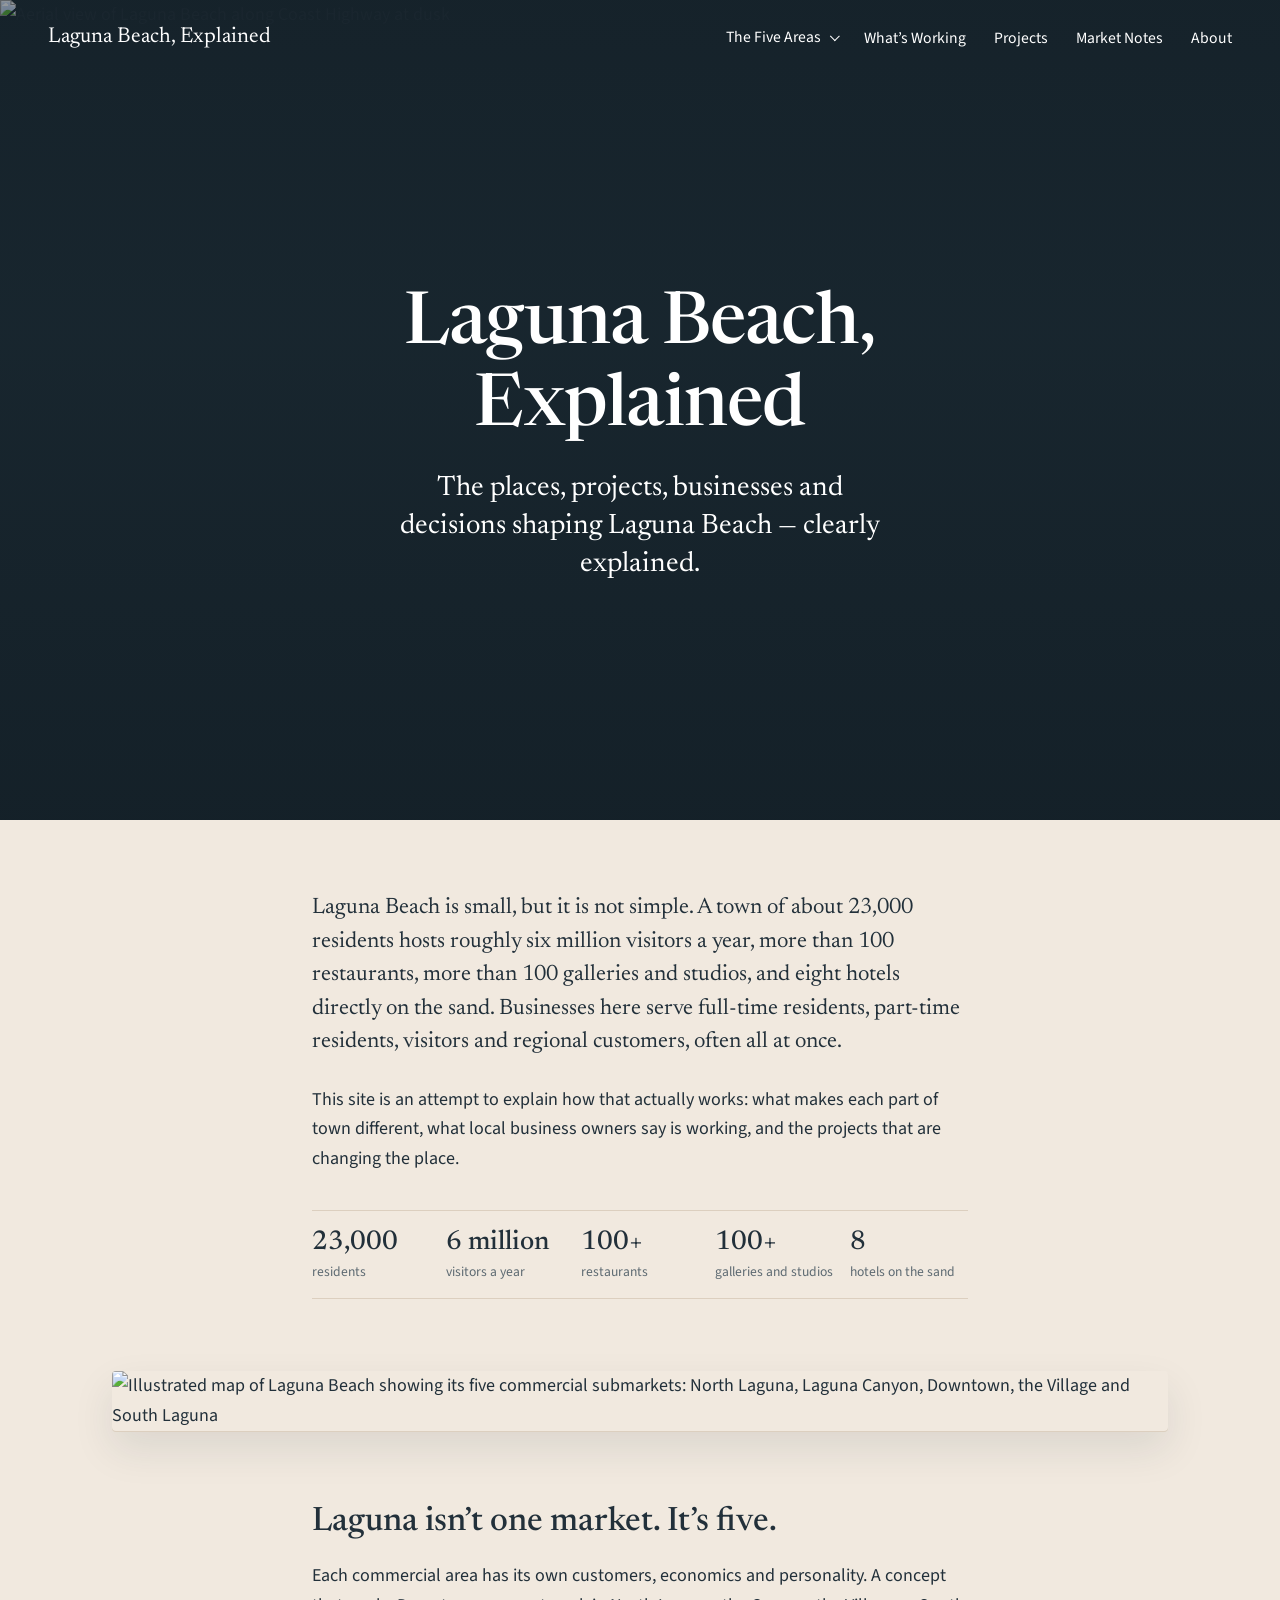
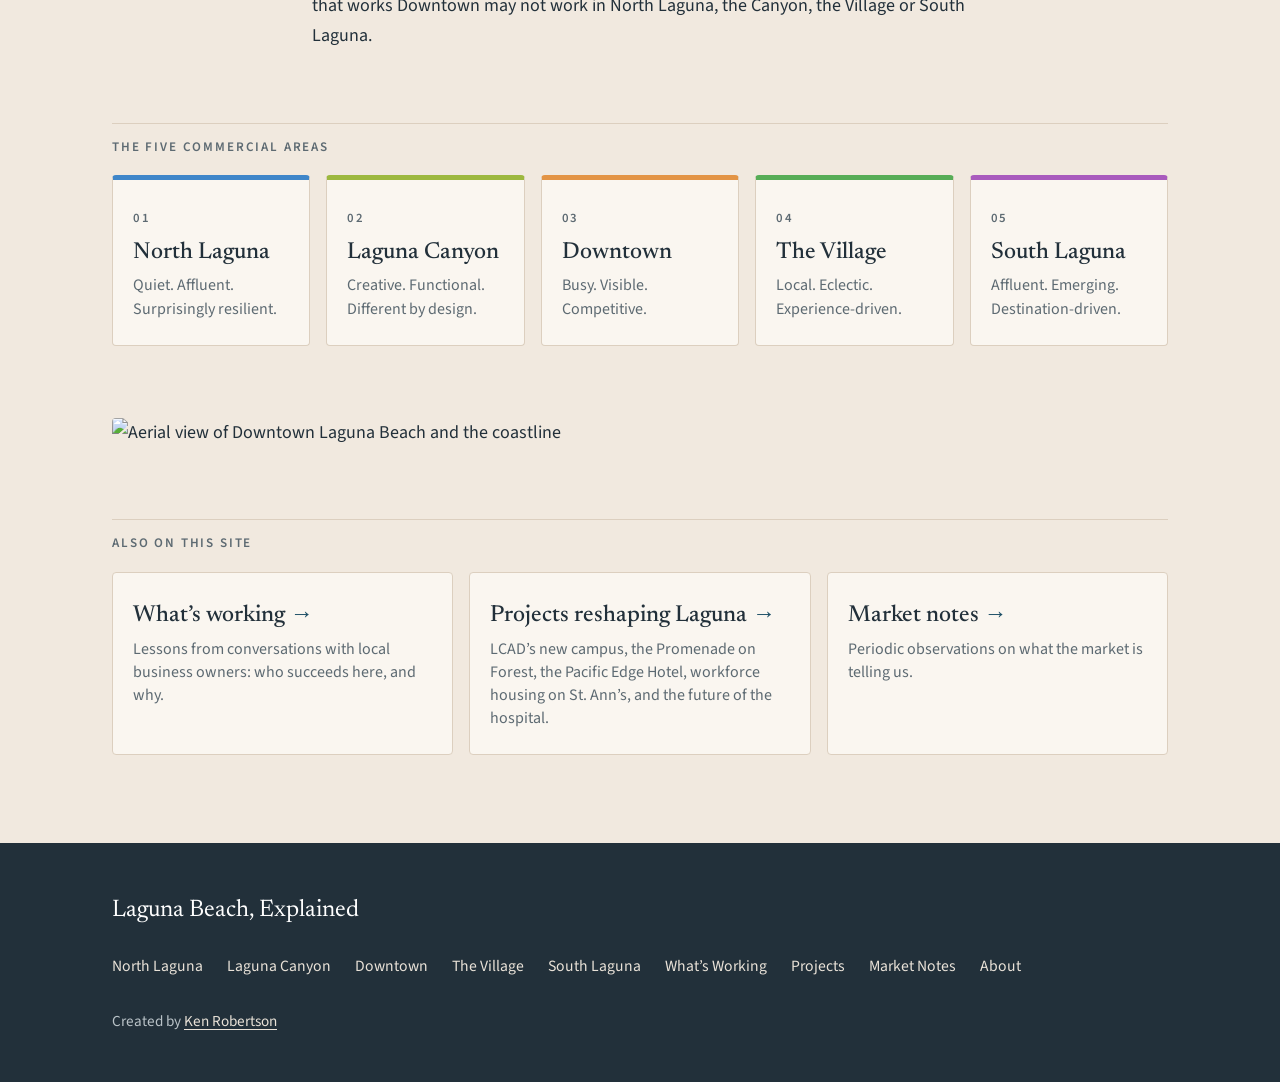
==== index.html @ 13b4f1b3 "Add Laguna Beach, Explained site Co-Authored-By: Claude Fable 5.2 <noreply@anthropic.com> Claude-Ses" ====
<!doctype html>
<html lang="en">
<head>
<meta charset="utf-8">
<meta name="viewport" content="width=device-width, initial-scale=1">
<title>Laguna Beach, Explained</title>
<meta name="description" content="How Laguna Beach works: its five commercial areas, local businesses, major projects and the decisions shaping the town, clearly explained.">
<link rel="canonical" href="https://www.lagunabeachexplained.com/">
<meta property="og:type" content="website">
<meta property="og:site_name" content="Laguna Beach, Explained">
<meta property="og:title" content="Laguna Beach, Explained">
<meta property="og:description" content="How Laguna Beach works: its five commercial areas, local businesses, major projects and the decisions shaping the town, clearly explained.">
<meta property="og:url" content="https://www.lagunabeachexplained.com/">
<meta property="og:image" content="https://www.lagunabeachexplained.com/img/home-hero.jpg">
<meta name="twitter:card" content="summary_large_image">
<link rel="icon" href="/favicon.svg" type="image/svg+xml">
<link rel="preconnect" href="https://fonts.googleapis.com">
<link rel="preconnect" href="https://fonts.gstatic.com" crossorigin>
<link href="https://fonts.googleapis.com/css2?family=Newsreader:ital,opsz,wght@0,6..72,400;0,6..72,500;0,6..72,600;1,6..72,400;1,6..72,500&family=Source+Sans+3:wght@400;600&display=swap" rel="stylesheet">
<link rel="stylesheet" href="/css/site.css">
</head>
<body class="home">
<a class="skip" href="#main">Skip to content</a>
<header class="site-header">
  <a class="brand" href="/">Laguna Beach, Explained</a>
  <button class="menu-btn" aria-expanded="false" aria-controls="site-nav">Menu</button>
  <nav id="site-nav" aria-label="Main">
    <ul>
      <li class="has-sub"><button class="sub-btn" aria-expanded="false"><span>The Five Areas</span></button>
        <ul class="sub"><li><a href="/north-laguna">North Laguna</a></li><li><a href="/laguna-canyon">Laguna Canyon</a></li><li><a href="/downtown">Downtown</a></li><li><a href="/the-village">The Village</a></li><li><a href="/south-laguna">South Laguna</a></li></ul></li>
      <li><a href="/whats-working">What’s Working</a></li>
      <li><a href="/projects">Projects</a></li>
      <li><a href="/market-notes">Market Notes</a></li>
      <li><a href="/about">About</a></li>
    </ul>
  </nav>
</header>
<main id="main">
<section class="hero">
  <img src="/img/home-hero.jpg" alt="Aerial view of Laguna Beach along Coast Highway at dusk" fetchpriority="high">
  <div class="hero-text">
    <h1>Laguna Beach, Explained</h1>
    <p>The places, projects, businesses and decisions shaping Laguna Beach — clearly explained.</p>
  </div>
</section>
<section class="wrap intro">
  <p class="lede">Laguna Beach is small, but it is not simple. A town of about 23,000 residents hosts roughly six million visitors a year, more than 100 restaurants, more than 100 galleries and studios, and eight hotels directly on the sand. Businesses here serve full-time residents, part-time residents, visitors and regional customers, often all at once.</p>
  <p>This site is an attempt to explain how that actually works: what makes each part of town different, what local business owners say is working, and the projects that are changing the place.</p>
  <ul class="facts">
    <li><b>23,000</b><span>residents</span></li><li><b>6 million</b><span>visitors a year</span></li><li><b>100+</b><span>restaurants</span></li><li><b>100+</b><span>galleries and studios</span></li><li><b>8</b><span>hotels on the sand</span></li>
  </ul>
</section>
<section class="wide">
  <figure class="map"><img src="/img/map-five-areas.jpg" alt="Illustrated map of Laguna Beach showing its five commercial submarkets: North Laguna, Laguna Canyon, Downtown, the Village and South Laguna" loading="lazy"></figure>
</section>
<section class="wrap" id="areas">
  <h2>Laguna isn’t one market. It’s five.</h2>
  <p>Each commercial area has its own customers, economics and personality. A concept that works Downtown may not work in North Laguna, the Canyon, the Village or South Laguna.</p>
</section>
<section class="wide">
  <h2 class="label">The five commercial areas</h2>
  <ul class="area-grid"><li><a class="area-card" href="/north-laguna" style="--c:#3f86c9"><span class="num">01</span><h3>North Laguna</h3><p>Quiet. Affluent. Surprisingly resilient.</p></a></li><li><a class="area-card" href="/laguna-canyon" style="--c:#9db83f"><span class="num">02</span><h3>Laguna Canyon</h3><p>Creative. Functional. Different by design.</p></a></li><li><a class="area-card" href="/downtown" style="--c:#e39445"><span class="num">03</span><h3>Downtown</h3><p>Busy. Visible. Competitive.</p></a></li><li><a class="area-card" href="/the-village" style="--c:#57ad57"><span class="num">04</span><h3>The Village</h3><p>Local. Eclectic. Experience-driven.</p></a></li><li><a class="area-card" href="/south-laguna" style="--c:#a95bbd"><span class="num">05</span><h3>South Laguna</h3><p>Affluent. Emerging. Destination-driven.</p></a></li></ul>
</section>
<section class="wide"><figure class="photo"><img src="/img/home-downtown.jpg" alt="Aerial view of Downtown Laguna Beach and the coastline" loading="lazy"></figure></section>
<section class="wide">
  <h2 class="label">Also on this site</h2>
  <ul class="also">
    <li><a href="/whats-working"><h3>What’s working</h3><p>Lessons from conversations with local business owners: who succeeds here, and why.</p></a></li>
    <li><a href="/projects"><h3>Projects reshaping Laguna</h3><p>LCAD’s new campus, the Promenade on Forest, the Pacific Edge Hotel, workforce housing on St. Ann’s, and the future of the hospital.</p></a></li>
    <li><a href="/market-notes"><h3>Market notes</h3><p>Periodic observations on what the market is telling us.</p></a></li>
  </ul>
</section>
</main>
<footer class="site-footer">
  <div class="foot-inner">
    <a class="brand" href="/">Laguna Beach, Explained</a>
    <ul class="foot-nav">
      <li><a href="/north-laguna">North Laguna</a></li><li><a href="/laguna-canyon">Laguna Canyon</a></li><li><a href="/downtown">Downtown</a></li><li><a href="/the-village">The Village</a></li><li><a href="/south-laguna">South Laguna</a></li>
      <li><a href="/whats-working">What’s Working</a></li><li><a href="/projects">Projects</a></li><li><a href="/market-notes">Market Notes</a></li><li><a href="/about">About</a></li>
    </ul>
    <p class="credit">Created by <a href="/about">Ken Robertson</a></p>
  </div>
</footer>
<script src="/js/site.js" defer></script>
</body>
</html>
---- css/site.css ----
:root{
  --paper:#f1e9df; --card:#faf6f0; --ink:#22303a; --muted:#5d6a72; --line:#dccfbf;
  --sea:#1d4f66; --c:#1d4f66;
  --serif:"Newsreader",Georgia,"Times New Roman",serif;
  --sans:"Source Sans 3",-apple-system,"Segoe UI",Roboto,Helvetica,Arial,sans-serif;
}
*{box-sizing:border-box}
html{-webkit-text-size-adjust:100%;scroll-behavior:smooth}
body{margin:0;background:var(--paper);color:var(--ink);font-family:var(--sans);font-size:1.125rem;line-height:1.65}
img{display:block;max-width:100%;height:auto}
a{color:var(--sea);text-underline-offset:.18em;text-decoration-thickness:1px}
a:hover{text-decoration-thickness:2px}
:focus-visible{outline:2px solid var(--sea);outline-offset:3px}
h1,h2,h3{font-family:var(--serif);font-weight:500;line-height:1.15;margin:0;text-wrap:balance}
p{margin:0 0 1.1em}
.skip{position:absolute;left:-999px}
.skip:focus{left:1rem;top:1rem;background:#fff;padding:.5rem .75rem;z-index:50}

/* header */
.site-header{display:flex;align-items:center;justify-content:space-between;gap:1.5rem;padding:1.25rem clamp(1.25rem,4vw,3rem);position:relative;z-index:20}
.brand{font-family:var(--serif);font-size:1.35rem;color:var(--ink);text-decoration:none;white-space:nowrap}
#site-nav ul{list-style:none;margin:0;padding:0}
#site-nav>ul{display:flex;align-items:center;gap:1.75rem}
#site-nav a,.sub-btn{font:inherit;font-size:.98rem;color:var(--ink);text-decoration:none;background:none;border:0;padding:.25rem 0;cursor:pointer}
#site-nav a:hover,.sub-btn:hover span{text-decoration:underline}
#site-nav a[aria-current],.sub-btn .is-current{text-decoration:underline;text-decoration-thickness:1.5px}
.sub-btn::after{content:"";display:inline-block;width:.4em;height:.4em;border-right:1.5px solid;border-bottom:1.5px solid;transform:rotate(45deg) translateY(-.2em);margin-left:.5em}
.has-sub{position:relative}
.sub{display:none;position:absolute;top:100%;left:-1rem;min-width:12rem;background:var(--card);border:1px solid var(--line);padding:.5rem 0!important;box-shadow:0 12px 30px rgba(34,48,58,.12)}
.sub a{display:block;padding:.45rem 1rem!important;color:var(--ink)!important}
.has-sub.open .sub{display:block}
@media (hover:hover) and (min-width:801px){.has-sub:hover .sub,.has-sub:focus-within .sub{display:block}}
.menu-btn{display:none;font:inherit;font-size:.98rem;background:none;border:1px solid currentColor;color:inherit;padding:.35rem .9rem;border-radius:999px;cursor:pointer}

/* home: header sits over the hero */
.home .site-header{position:absolute;left:0;right:0;top:0;color:#fff}
.home .site-header .brand,.home #site-nav>ul>li>a,.home .sub-btn{color:#fff}
.hero{position:relative;min-height:min(92vh,820px);display:grid;place-items:center;background:#1b2a33;overflow:hidden}
.hero img{position:absolute;inset:0;width:100%;height:100%;object-fit:cover}
.hero::after{content:"";position:absolute;inset:0;background:linear-gradient(180deg,rgba(15,25,32,.45) 0%,rgba(15,25,32,.25) 40%,rgba(15,25,32,.55) 100%)}
.hero-text{position:relative;z-index:1;text-align:center;color:#fff;padding:7rem 1.5rem 4rem;max-width:46rem}
.hero h1{font-size:clamp(2.5rem,6.5vw,4.5rem);letter-spacing:-.01em}
.hero p{font-family:var(--serif);font-size:clamp(1.25rem,2.6vw,1.75rem);line-height:1.35;margin:1.25rem auto 0;max-width:30rem}

/* layout */
.wrap{max-width:44rem;margin-inline:auto;padding:0 1.5rem}
.wide{max-width:72rem;margin-inline:auto;padding:0 clamp(1.25rem,4vw,3rem)}
main>section{margin-top:clamp(2.5rem,6vw,4.5rem)}
main>.hero{margin-top:0}
main>.page-head+section{margin-top:clamp(1.75rem,4vw,2.75rem)}
main>section:last-child{margin-bottom:clamp(3rem,7vw,5.5rem)}
.lede{font-family:var(--serif);font-size:1.4rem;line-height:1.5}
.wrap>h2,.prose h2{font-size:clamp(1.6rem,3.4vw,2.1rem);margin:2.25em 0 .6em}
.wrap>h2:first-child{margin-top:0}
.label{font-family:var(--sans);font-size:.82rem;font-weight:600;letter-spacing:.14em;text-transform:uppercase;color:var(--muted);margin:0 0 1.25rem;padding-top:1rem;border-top:1px solid var(--line)}
figure{margin:0}
.map img,.photo img{width:100%;border-radius:4px}
.map img{box-shadow:0 1px 0 var(--line),0 18px 40px rgba(34,48,58,.10)}

.facts{list-style:none;padding:0;margin:2.25rem 0 0;display:grid;grid-template-columns:repeat(5,1fr);gap:1rem;border-top:1px solid var(--line);border-bottom:1px solid var(--line)}
.facts li{padding:1.1rem 0}
.facts b{display:block;font-family:var(--serif);font-weight:500;font-size:1.7rem;line-height:1.1}
.facts span{font-size:.85rem;color:var(--muted);line-height:1.3;display:block;margin-top:.3rem}

.area-grid,.also{list-style:none;margin:0;padding:0;display:grid;gap:1rem}
.area-grid{grid-template-columns:repeat(5,1fr)}
.also{grid-template-columns:repeat(3,1fr)}
.area-card,.also a{display:block;height:100%;background:var(--card);border:1px solid var(--line);border-radius:4px;padding:1.4rem 1.25rem 1.5rem;color:var(--ink);text-decoration:none;transition:transform .15s ease,box-shadow .15s ease}
.area-card{border-top:5px solid var(--c)}
.area-card:hover,.also a:hover{transform:translateY(-3px);box-shadow:0 14px 30px rgba(34,48,58,.12)}
.area-card .num{font-size:.8rem;font-weight:600;letter-spacing:.12em;color:var(--muted)}
.area-card h3,.also h3{font-size:1.45rem;margin:.5rem 0 .5rem}
.area-card p,.also p{margin:0;font-size:1rem;line-height:1.45;color:var(--muted)}
.also h3::after{content:" →";color:var(--sea)}

/* inner pages */
.page-head{padding-top:clamp(1.5rem,5vw,3.5rem)}
.page-head h1{font-size:clamp(2.6rem,7vw,4.25rem);letter-spacing:-.01em}
.tagline{font-family:var(--serif);font-style:italic;font-size:1.45rem;color:var(--muted);margin:.6rem 0 0}
.eyebrow{font-size:.82rem;font-weight:600;letter-spacing:.14em;text-transform:uppercase;color:var(--muted);margin:0 0 .9rem;display:flex;align-items:center;gap:.6rem}
.chip{width:.8rem;height:.8rem;border-radius:50%;background:var(--c);display:inline-block}
.points{padding:0;margin:0 0 1.2em;list-style:none}
.points li{padding:.85rem 0 .85rem 1.4rem;border-top:1px solid var(--line);position:relative}
.points li:last-child{border-bottom:1px solid var(--line)}
ul.points li::before{content:"";position:absolute;left:0;top:1.5rem;width:.5rem;height:.5rem;border-radius:50%;background:var(--c)}
ol.points{counter-reset:n}
ol.points li{padding-left:2.4rem;counter-increment:n}
ol.points li::before{content:counter(n);position:absolute;left:0;top:.7rem;font-family:var(--serif);font-size:1.5rem;color:var(--c)}
.voice{margin:1rem 0 0;padding:.25rem 0 .25rem 1.5rem;border-left:4px solid var(--c)}
.voice blockquote{margin:0;font-family:var(--serif);font-size:clamp(1.6rem,3.6vw,2.15rem);line-height:1.25}
.voice figcaption{margin-top:.8rem;font-style:italic;color:var(--muted);font-size:1rem}
.takeaway{background:var(--card);border:1px solid var(--line);border-radius:4px;padding:1.6rem 1.6rem .6rem;margin-top:2.75rem}
.takeaway h2{font-family:var(--sans);font-size:.82rem;font-weight:600;letter-spacing:.14em;text-transform:uppercase;color:var(--muted);margin:0 0 .7rem}
.takeaway p{font-family:var(--serif);font-size:1.3rem;line-height:1.45}
.mini-take{border-left:3px solid var(--sea);padding-left:1rem}
.prevnext{display:flex;justify-content:space-between;gap:1rem;border-top:1px solid var(--line);padding-top:1.5rem}
.prevnext a{font-family:var(--serif);font-size:1.3rem;text-decoration:none;color:var(--ink)}
.prevnext a:hover{text-decoration:underline}
.prevnext span{display:block;font-family:var(--sans);font-size:.78rem;font-weight:600;letter-spacing:.14em;text-transform:uppercase;color:var(--muted)}
.prevnext .next{text-align:right;margin-left:auto}
.others{margin-top:2.5rem}
.projects{list-style:none;margin:2rem 0 0;padding:0}
.projects li{display:grid;grid-template-columns:3.5rem 1fr;gap:.5rem;padding:1.6rem 0;border-top:1px solid var(--line)}
.projects .num{font-family:var(--serif);font-size:1.5rem;color:var(--muted)}
.projects h2{margin:0 0 .5rem;font-size:1.7rem}
.projects p{margin:0}
.note-title{margin-top:0!important}
.note h3{font-size:1.45rem;margin:2.2em 0 .6em}

/* footer */
.site-footer{background:var(--ink);color:#e9e2d8;margin-top:1rem}
.foot-inner{max-width:72rem;margin:0 auto;padding:3rem clamp(1.25rem,4vw,3rem)}
.site-footer .brand{color:#fff;font-size:1.5rem}
.foot-nav{list-style:none;padding:0;margin:1.25rem 0 1.75rem;display:flex;flex-wrap:wrap;gap:.4rem 1.5rem}
.site-footer a{color:#e9e2d8}
.foot-nav a{text-decoration:none;font-size:.98rem}
.foot-nav a:hover{text-decoration:underline}
.credit{margin:0;font-size:.95rem;color:#b9c2c7}

@media (max-width:1000px){.area-grid{grid-template-columns:repeat(3,1fr)}}
@media (max-width:800px){
  body{font-size:1.06rem}
  .menu-btn{display:inline-block}
  #site-nav{display:none;position:absolute;left:0;right:0;top:100%;background:var(--card);border-bottom:1px solid var(--line);padding:.5rem clamp(1.25rem,4vw,3rem) 1.25rem;box-shadow:0 20px 30px rgba(34,48,58,.15)}
  #site-nav.open{display:block}
  #site-nav>ul{flex-direction:column;align-items:flex-start;gap:0}
  #site-nav>ul>li{width:100%;border-top:1px solid var(--line)}
  #site-nav>ul>li:first-child{border-top:0}
  #site-nav a,.sub-btn,.home #site-nav>ul>li>a,.home .sub-btn{display:block;width:100%;text-align:left;padding:.8rem 0;color:var(--ink);font-size:1.05rem}
  .sub-btn{font-weight:600;cursor:default}
  .sub-btn::after{display:none}
  .sub{display:block;position:static;border:0;box-shadow:none;background:none;padding:0 0 .5rem 1rem!important}
  .sub a{padding:.5rem 0!important}
  .area-grid,.also{grid-template-columns:1fr}
  .facts{grid-template-columns:repeat(2,1fr)}
  .lede{font-size:1.25rem}
}
@media (prefers-reduced-motion:reduce){html{scroll-behavior:auto}.area-card,.also a{transition:none}}
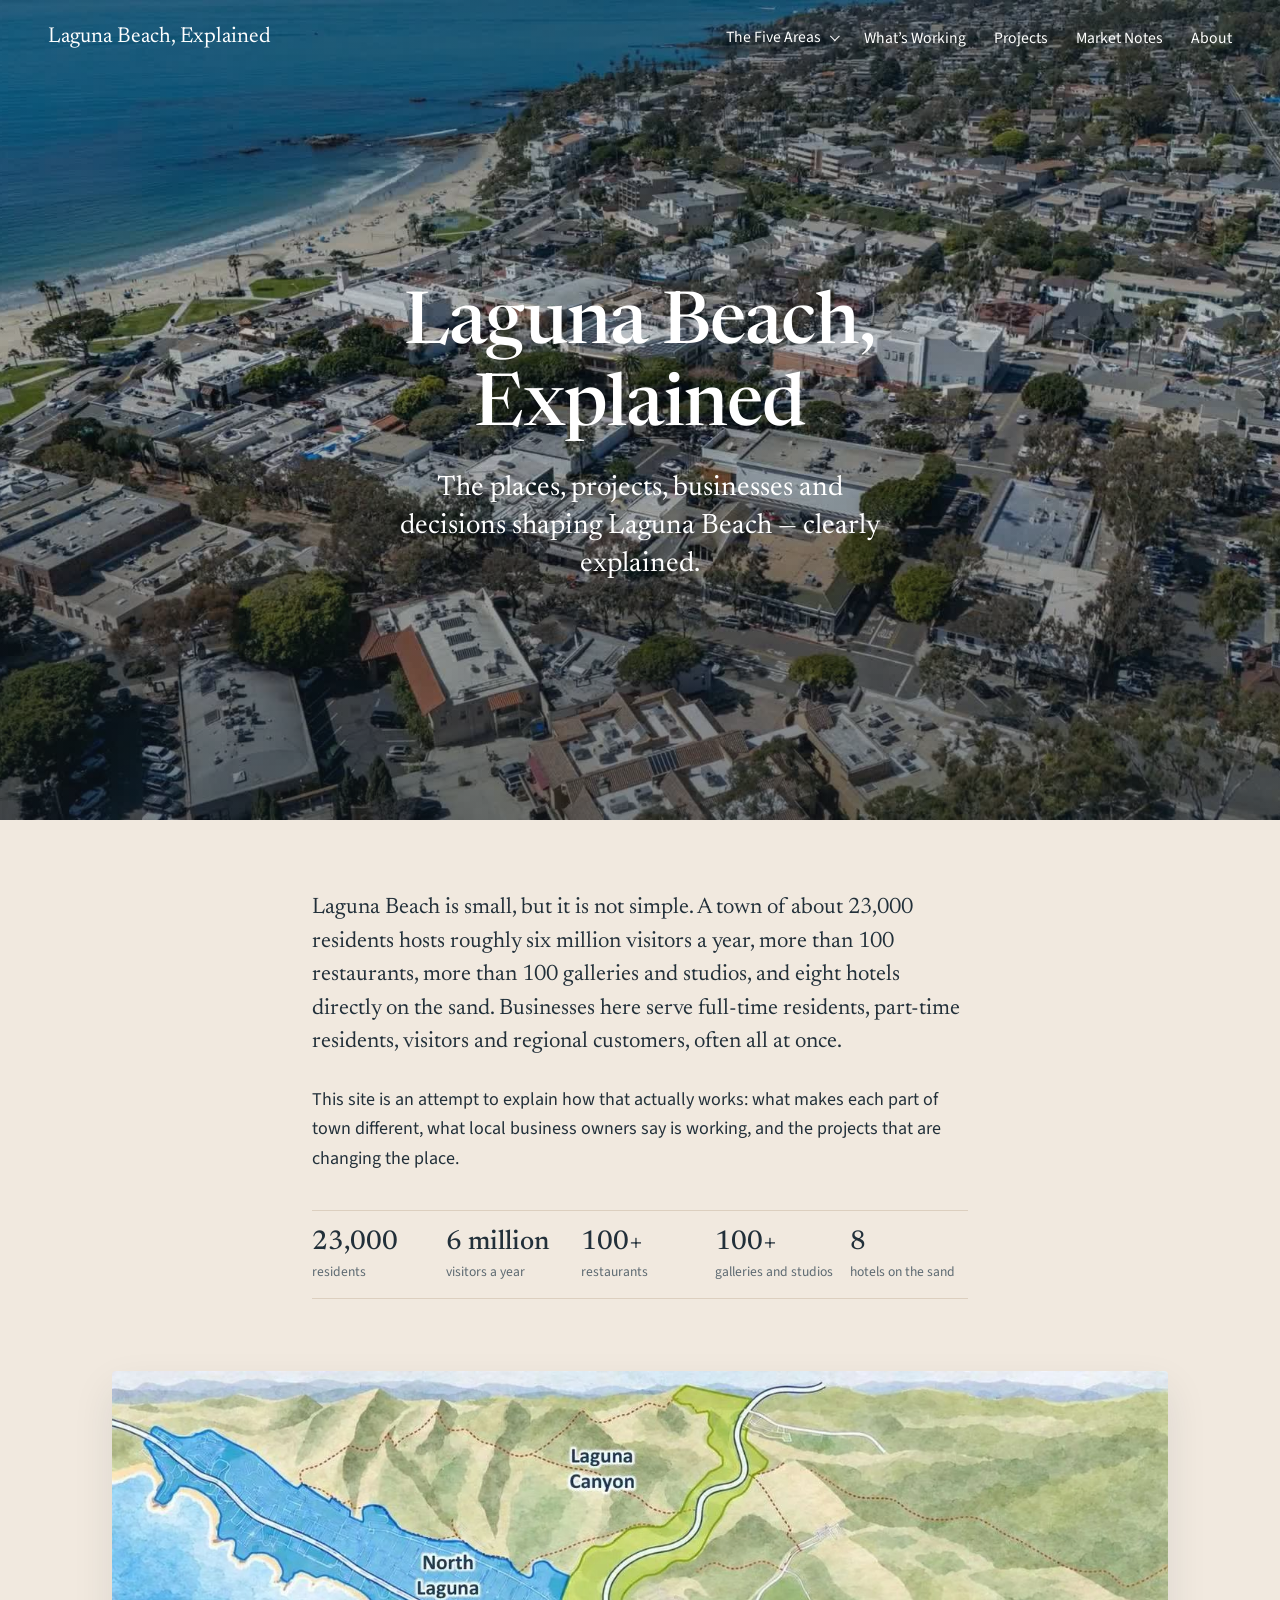
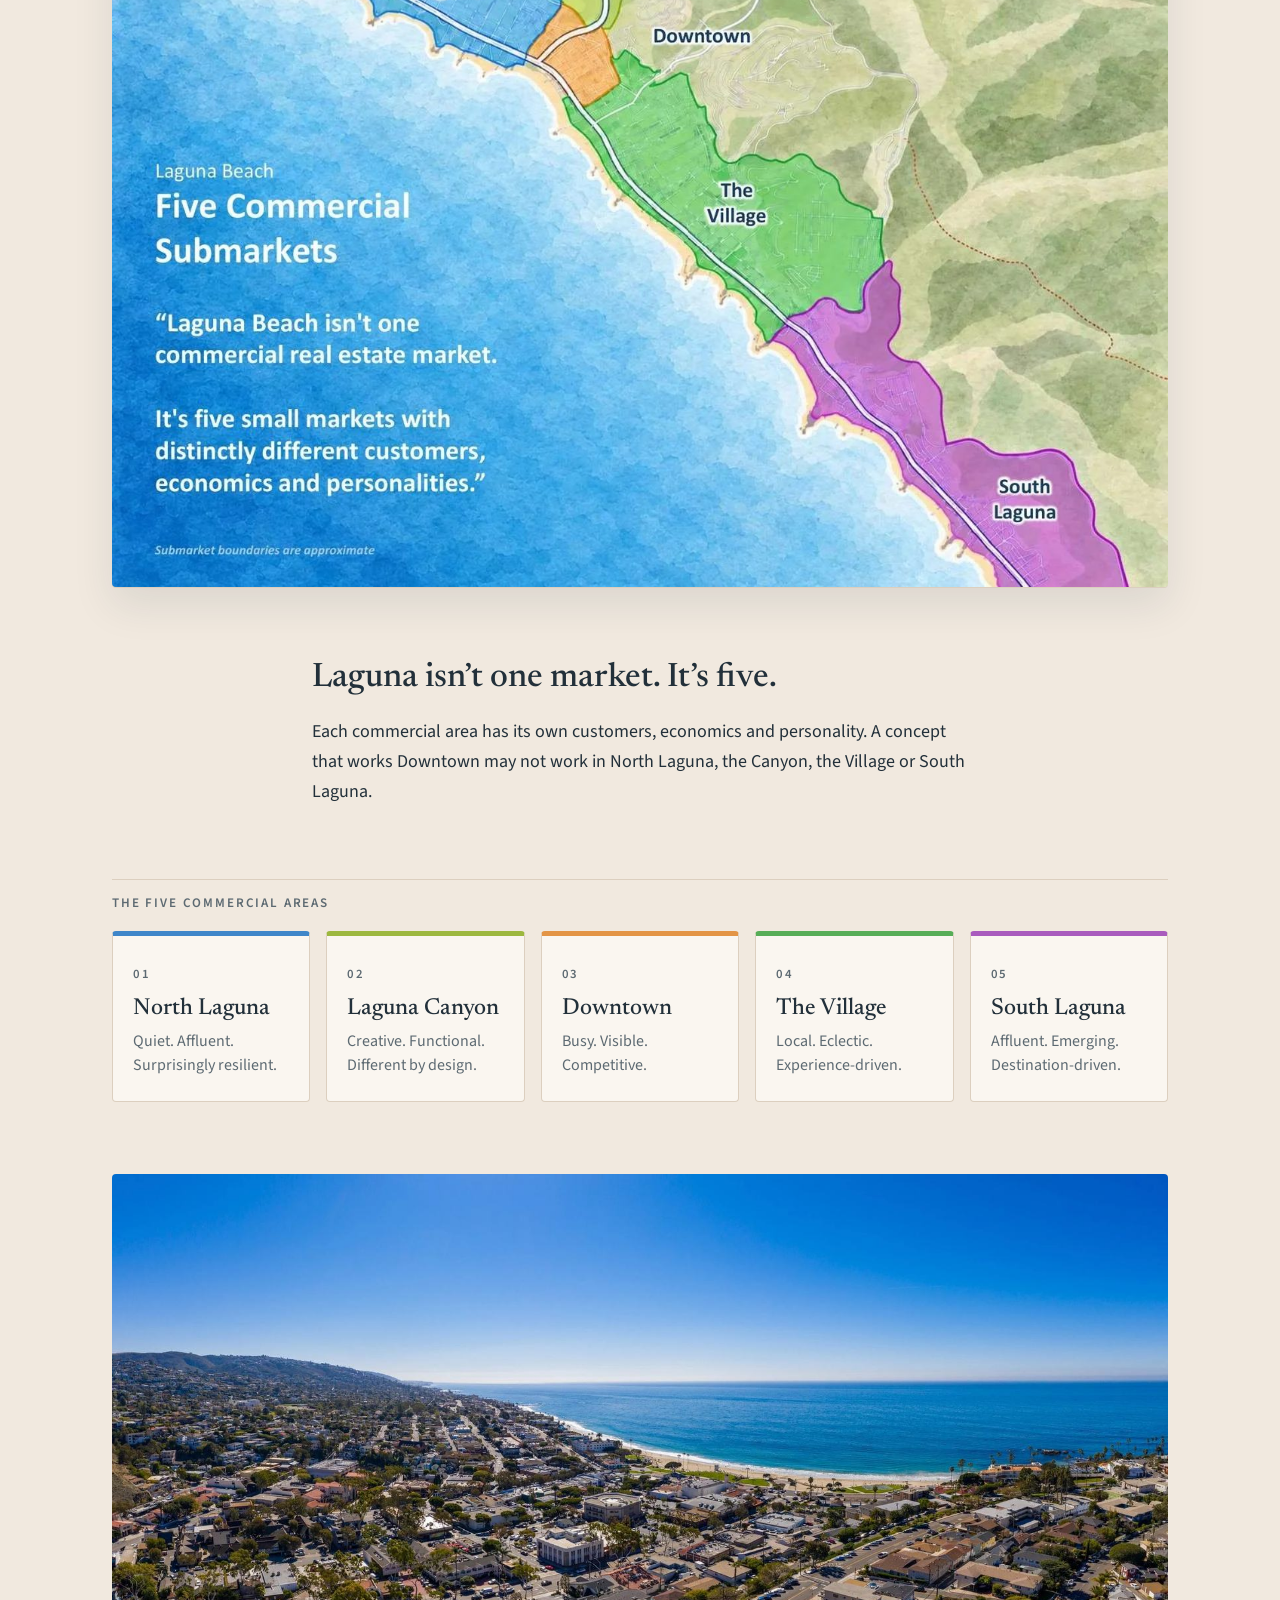
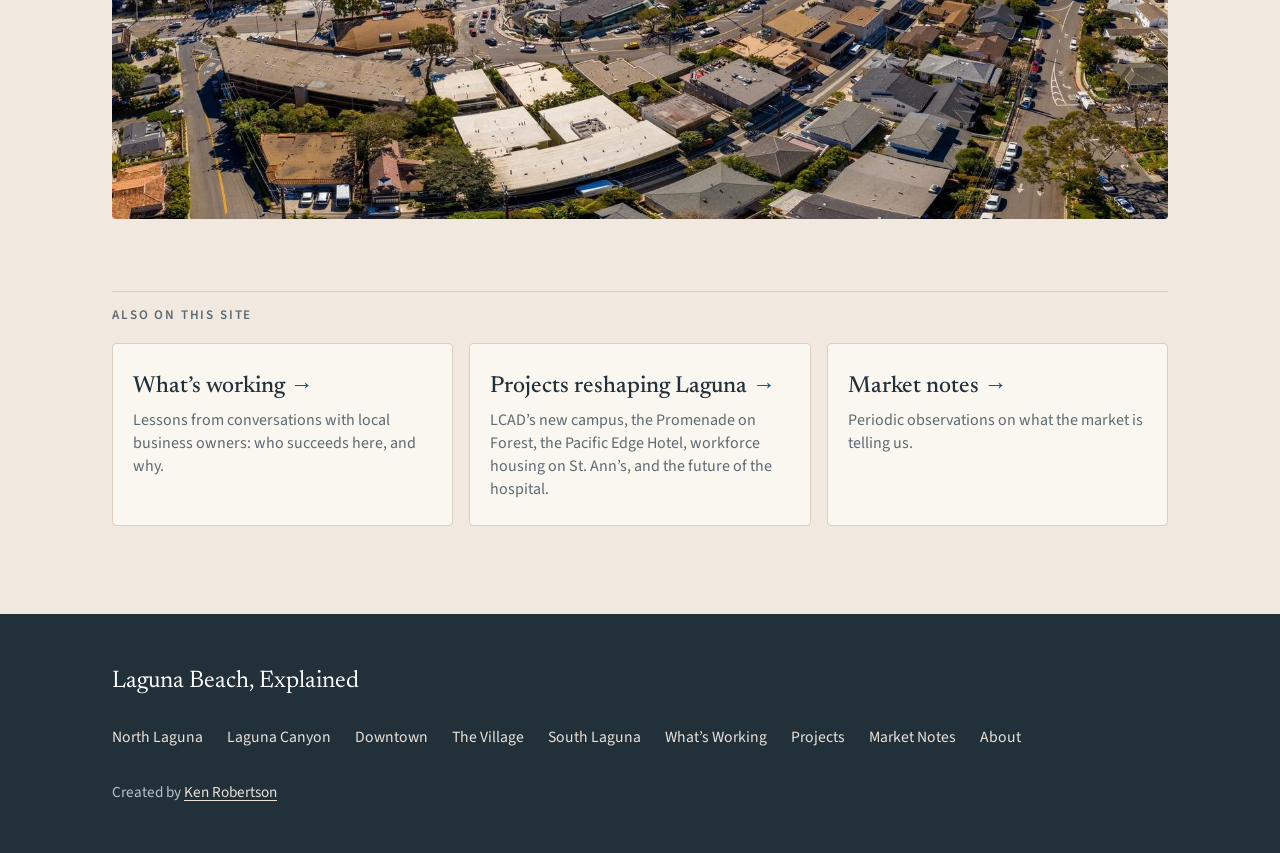
==== commit 83635846: "Halve photo weight, add phone home-screen icon, fallback favicon and caching headers Co-Authored-By:" ====
--- a/index.html
+++ b/index.html
@@ -13,7 +13,9 @@
 <meta property="og:url" content="https://www.lagunabeachexplained.com/">
 <meta property="og:image" content="https://www.lagunabeachexplained.com/img/home-hero.jpg">
 <meta name="twitter:card" content="summary_large_image">
+<link rel="icon" href="/favicon.ico" sizes="any">
 <link rel="icon" href="/favicon.svg" type="image/svg+xml">
+<link rel="apple-touch-icon" href="/apple-touch-icon.png">
 <link rel="preconnect" href="https://fonts.googleapis.com">
 <link rel="preconnect" href="https://fonts.gstatic.com" crossorigin>
 <link href="https://fonts.googleapis.com/css2?family=Newsreader:ital,opsz,wght@0,6..72,400;0,6..72,500;0,6..72,600;1,6..72,400;1,6..72,500&family=Source+Sans+3:wght@400;600&display=swap" rel="stylesheet">
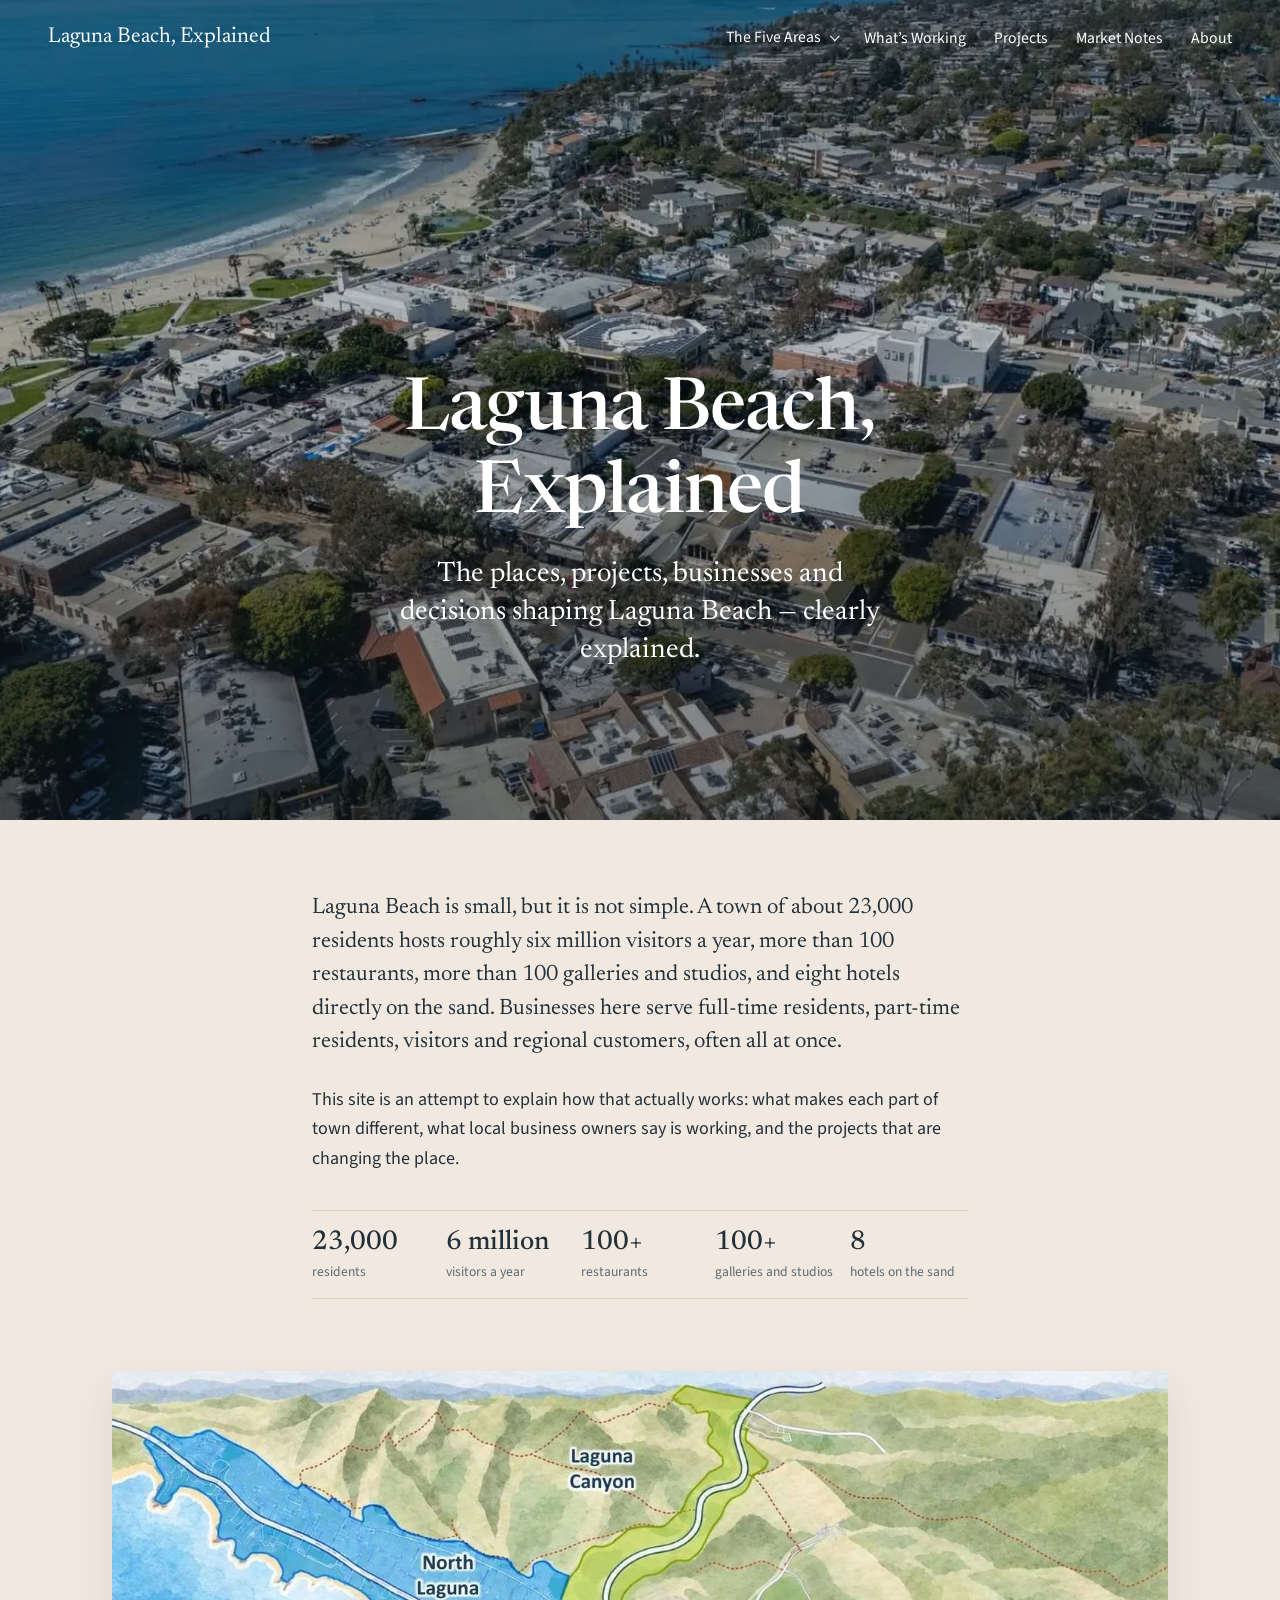
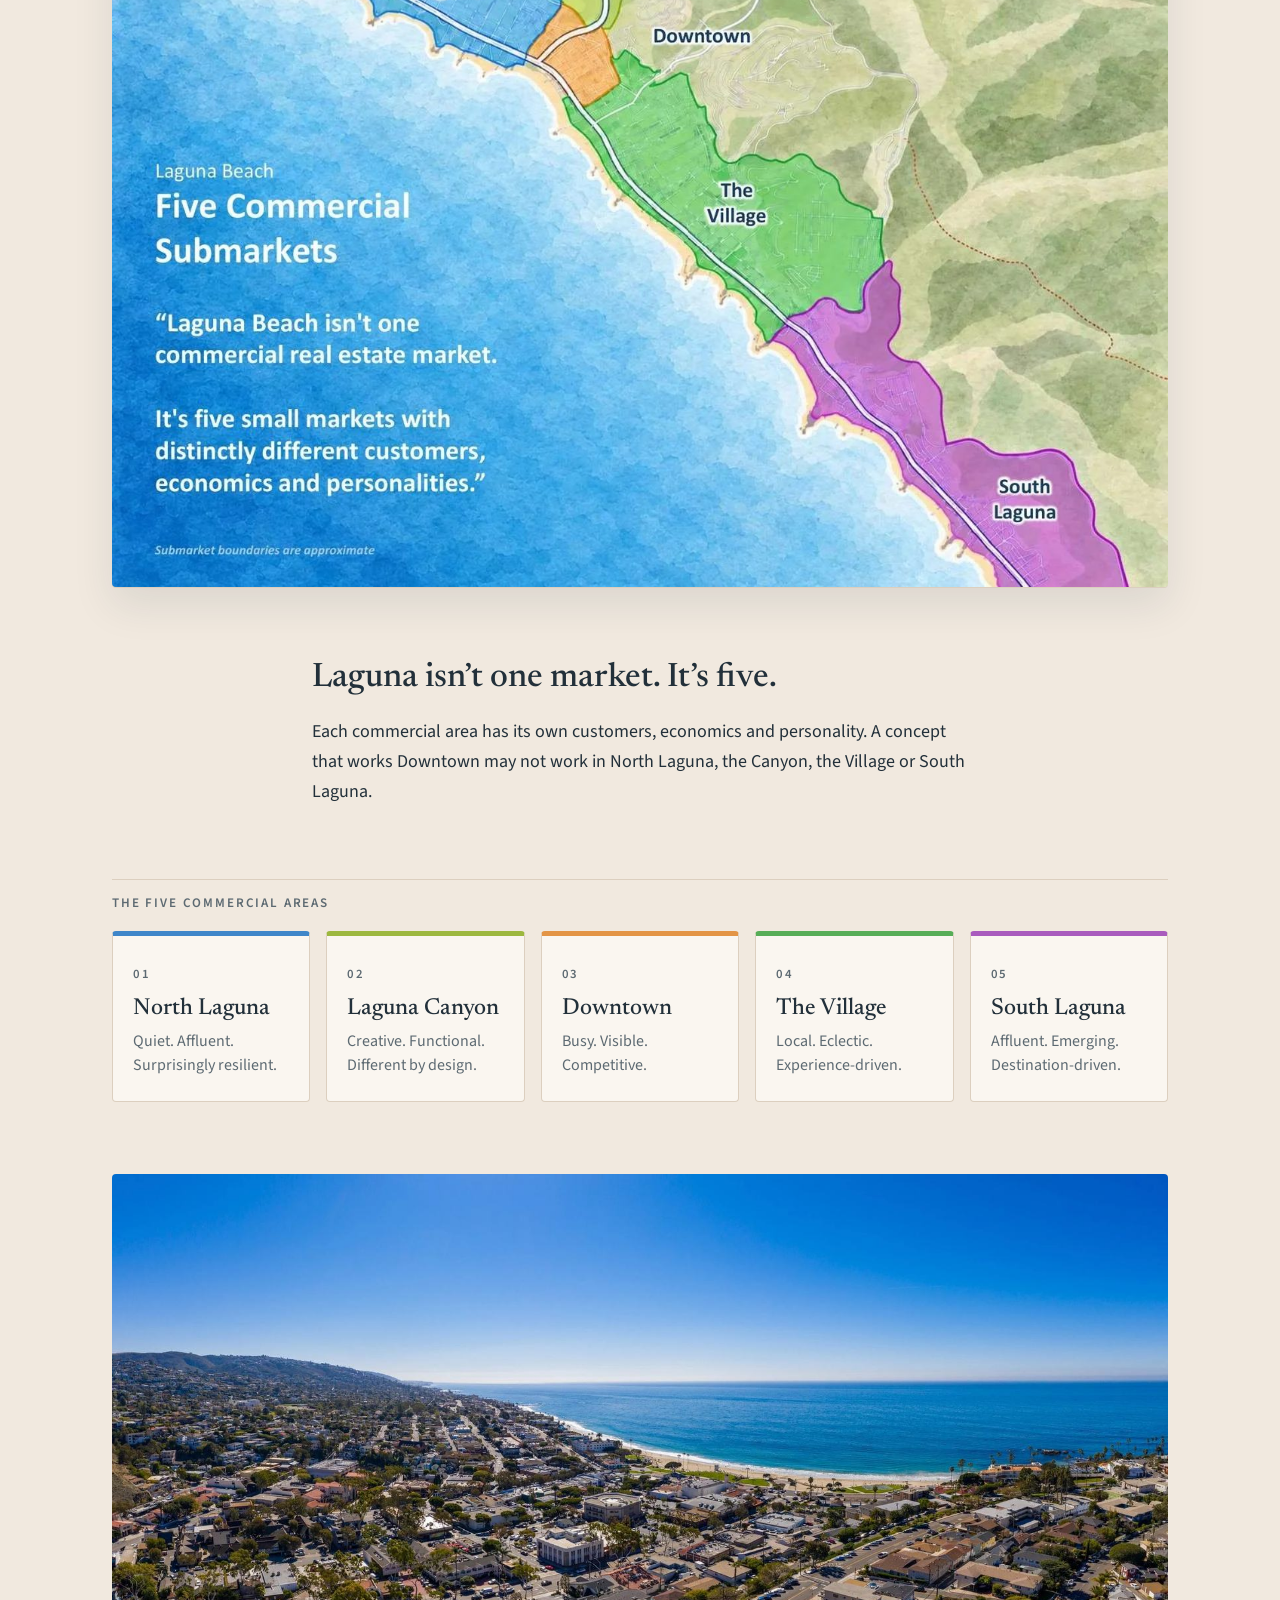
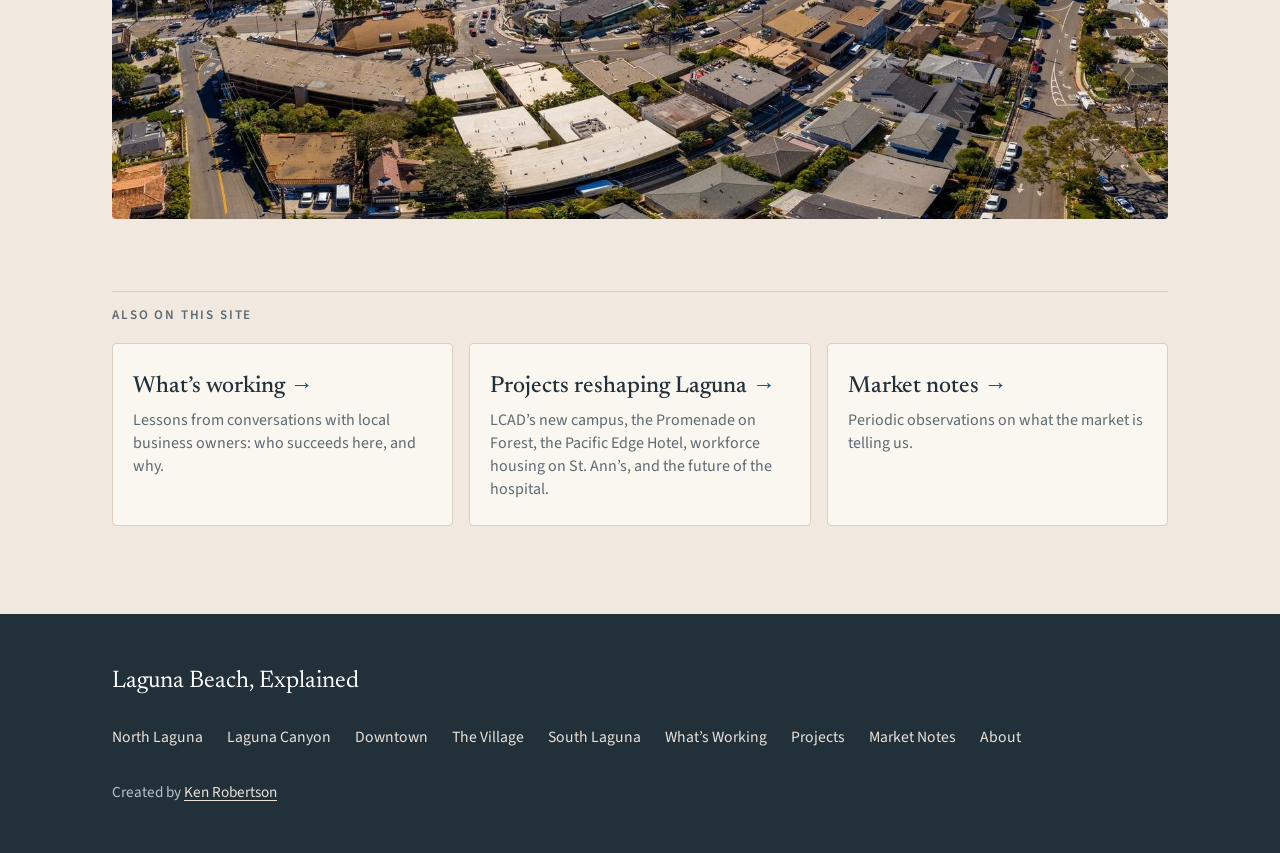
==== commit 14e275c0: "Serve the home page hero as WebP with a phone crop and preload - home-hero-1600.webp (223 KB) and ho" ====
--- a/index.html
+++ b/index.html
@@ -16,6 +16,8 @@
 <link rel="icon" href="/favicon.ico" sizes="any">
 <link rel="icon" href="/favicon.svg" type="image/svg+xml">
 <link rel="apple-touch-icon" href="/apple-touch-icon.png">
+<link rel="preload" as="image" type="image/webp" href="/img/home-hero-phone.webp" media="(max-width: 700px)" fetchpriority="high">
+<link rel="preload" as="image" type="image/webp" imagesrcset="/img/home-hero-1200.webp 1200w, /img/home-hero-1600.webp 1600w" imagesizes="100vw" media="(min-width: 701px)" fetchpriority="high">
 <link rel="preconnect" href="https://fonts.googleapis.com">
 <link rel="preconnect" href="https://fonts.gstatic.com" crossorigin>
 <link href="https://fonts.googleapis.com/css2?family=Newsreader:ital,opsz,wght@0,6..72,400;0,6..72,500;0,6..72,600;1,6..72,400;1,6..72,500&family=Source+Sans+3:wght@400;600&display=swap" rel="stylesheet">
@@ -39,7 +41,11 @@
 </header>
 <main id="main">
 <section class="hero">
-  <img src="/img/home-hero.jpg" alt="Aerial view of Laguna Beach along Coast Highway at dusk" fetchpriority="high">
+  <picture>
+    <source media="(max-width: 700px)" type="image/webp" srcset="/img/home-hero-phone.webp 608w" sizes="100vw">
+    <source type="image/webp" srcset="/img/home-hero-1200.webp 1200w, /img/home-hero-1600.webp 1600w" sizes="100vw">
+    <img src="/img/home-hero-1600.webp" width="1600" height="900" alt="Aerial view of Laguna Beach along Coast Highway" fetchpriority="high">
+  </picture>
   <div class="hero-text">
     <h1>Laguna Beach, Explained</h1>
     <p>The places, projects, businesses and decisions shaping Laguna Beach — clearly explained.</p>
@@ -53,7 +59,7 @@
   </ul>
 </section>
 <section class="wide">
-  <figure class="map"><img src="/img/map-five-areas.jpg" alt="Illustrated map of Laguna Beach showing its five commercial submarkets: North Laguna, Laguna Canyon, Downtown, the Village and South Laguna" loading="lazy"></figure>
+  <figure class="map"><img width="1400" height="1081" src="/img/map-five-areas.jpg" alt="Illustrated map of Laguna Beach showing its five commercial submarkets: North Laguna, Laguna Canyon, Downtown, the Village and South Laguna" loading="lazy"></figure>
 </section>
 <section class="wrap" id="areas">
   <h2>Laguna isn’t one market. It’s five.</h2>
@@ -63,7 +69,7 @@
   <h2 class="label">The five commercial areas</h2>
   <ul class="area-grid"><li><a class="area-card" href="/north-laguna" style="--c:#3f86c9"><span class="num">01</span><h3>North Laguna</h3><p>Quiet. Affluent. Surprisingly resilient.</p></a></li><li><a class="area-card" href="/laguna-canyon" style="--c:#9db83f"><span class="num">02</span><h3>Laguna Canyon</h3><p>Creative. Functional. Different by design.</p></a></li><li><a class="area-card" href="/downtown" style="--c:#e39445"><span class="num">03</span><h3>Downtown</h3><p>Busy. Visible. Competitive.</p></a></li><li><a class="area-card" href="/the-village" style="--c:#57ad57"><span class="num">04</span><h3>The Village</h3><p>Local. Eclectic. Experience-driven.</p></a></li><li><a class="area-card" href="/south-laguna" style="--c:#a95bbd"><span class="num">05</span><h3>South Laguna</h3><p>Affluent. Emerging. Destination-driven.</p></a></li></ul>
 </section>
-<section class="wide"><figure class="photo"><img src="/img/home-downtown.jpg" alt="Aerial view of Downtown Laguna Beach and the coastline" loading="lazy"></figure></section>
+<section class="wide"><figure class="photo"><img width="1600" height="977" src="/img/home-downtown.jpg" alt="Aerial view of Downtown Laguna Beach and the coastline" loading="lazy"></figure></section>
 <section class="wide">
   <h2 class="label">Also on this site</h2>
   <ul class="also">
